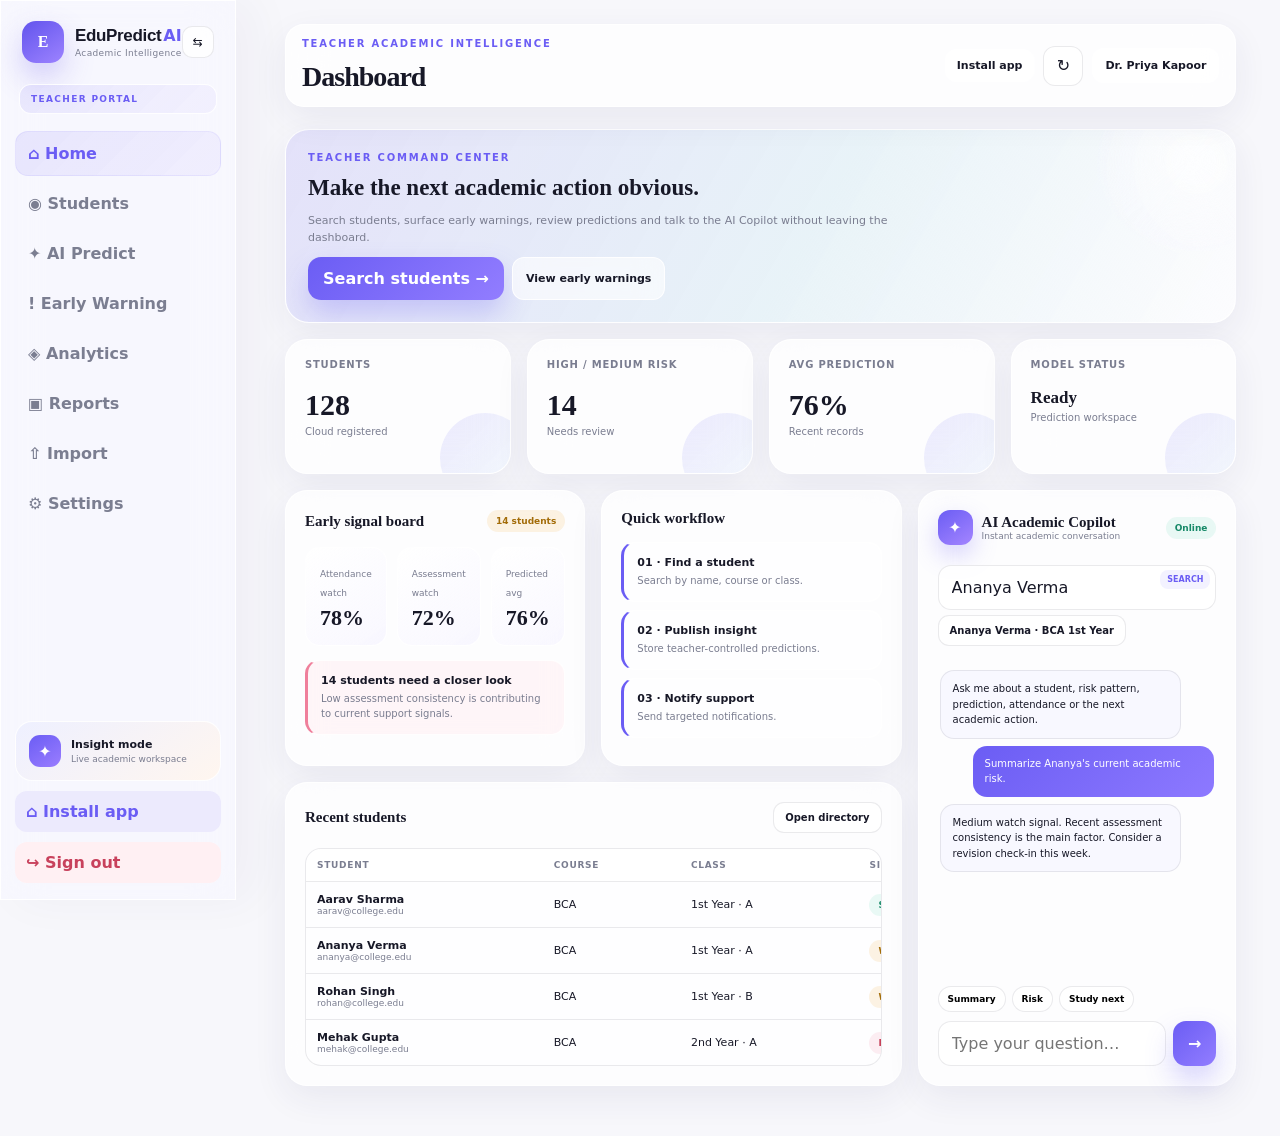
==== showcase.html @ 6342ca72 "Upload EduPredict AI project files" ====
<!doctype html><html><head><meta charset="utf-8"><meta name="viewport" content="width=device-width"><title>EduPredict UI Showcase</title><style>
:root{
  --bg:#f7f7fb;--panel:rgba(255,255,255,.74);--panel-strong:rgba(255,255,255,.9);--text:#171827;--muted:#7a7d90;--line:rgba(24,27,49,.09);
  --primary:#6b5df4;--primary-2:#9a7dff;--accent:#41c8d7;--mint:#60d8b3;--peach:#ffb97f;--rose:#ef7f9b;--gold:#f5bc63;
  --shadow:0 24px 75px rgba(56,43,120,.11);--shadow-sm:0 12px 35px rgba(48,42,95,.07);--radius:22px;
}
*{box-sizing:border-box}html{scroll-behavior:smooth}body{margin:0;font-family:"DM Sans",system-ui,sans-serif;color:var(--text);background:var(--bg);overflow-x:hidden}button,input,select,textarea{font:inherit}button{cursor:pointer}.hidden{display:none!important}
body:before{content:"";position:fixed;inset:0;pointer-events:none;background-image:linear-gradient(rgba(255,255,255,.34) 1px,transparent 1px),linear-gradient(90deg,rgba(255,255,255,.34) 1px,transparent 1px);background-size:42px 42px;mask-image:linear-gradient(to bottom,rgba(0,0,0,.28),transparent 82%);z-index:0}.ambient{position:fixed;z-index:0;border-radius:999px;filter:blur(12px);opacity:.8;pointer-events:none}.ambient-a{width:420px;height:420px;left:-150px;top:-100px;background:#e9e3ff}.ambient-b{width:320px;height:320px;right:-100px;top:80px;background:#ddfaf4}.ambient-c{width:400px;height:400px;right:8%;bottom:-200px;background:#fff0df}
.glass-panel,.glass-topbar,.glass-sidebar,.card,.hero-trust span,.mini-card{background:var(--panel);backdrop-filter:blur(22px);-webkit-backdrop-filter:blur(22px);border:1px solid rgba(255,255,255,.9);box-shadow:var(--shadow)}
/* AUTH */
.auth-shell{min-height:100vh;position:relative;z-index:1;padding:26px 4.5vw}.auth-topbar{display:flex;justify-content:space-between;align-items:center;max-width:1280px;margin:auto}.brand-lockup{display:flex;align-items:center;gap:11px}.brand-lockup b{font-family:Manrope,sans-serif;font-size:17px;font-weight:800;letter-spacing:-.02em}.brand-lockup b+span{}.brand-lockup span{color:var(--primary);font-weight:800;margin-left:2px}.brand-lockup small{display:block;color:var(--muted);font-size:9px;margin-top:2px;letter-spacing:.04em}.brand-mark{width:42px;height:42px;border-radius:14px;display:grid;place-items:center;color:#fff;font:800 16px Manrope;background:linear-gradient(145deg,#6254ed,#9d83ff);box-shadow:0 14px 30px rgba(99,84,237,.28)}
.auth-stage{max-width:1260px;margin:72px auto 0;display:grid;grid-template-columns:1.08fr .92fr;align-items:center;gap:90px}.eyebrow{font-size:10px;letter-spacing:.18em;font-weight:900;color:var(--primary);margin-bottom:12px}.hero-copy h1{font:800 clamp(48px,6vw,78px)/.98 Manrope,sans-serif;letter-spacing:-.06em;margin:0 0 23px}.hero-copy h1 em{font-style:normal;background:linear-gradient(90deg,var(--primary),#9a7dff);background-clip:text;color:transparent}.hero-copy>p{font-size:17px;line-height:1.75;color:var(--muted);max-width:660px;margin:0}.hero-trust{display:flex;flex-wrap:wrap;gap:10px;margin:28px 0}.hero-trust span{padding:9px 12px;border-radius:999px;box-shadow:none;font-size:11px;font-weight:700;background:rgba(255,255,255,.57)}.hero-mini-grid{display:grid;grid-template-columns:repeat(3,1fr);gap:11px;max-width:540px;margin-top:34px}.mini-card{padding:16px 15px;border-radius:18px;box-shadow:var(--shadow-sm)}.mini-card strong{font:800 23px Manrope;display:block}.mini-card span{font-size:10px;color:var(--muted)}
.auth-card{padding:28px;border-radius:28px;max-width:500px;justify-self:end}.auth-card-top{display:flex;justify-content:space-between;gap:20px;align-items:flex-start}.auth-card h2{font:700 26px Manrope;margin:0;letter-spacing:-.03em}.secure-dot{padding:8px 10px;border-radius:999px;background:rgba(96,216,179,.11);color:#168a66;font-size:10px;font-weight:800;white-space:nowrap}.secure-dot i{display:inline-block;width:6px;height:6px;border-radius:50%;background:var(--mint);margin-right:5px}.auth-tabs,.auth-mode{display:flex;gap:5px;padding:5px;background:rgba(236,236,246,.82);border-radius:15px;margin:23px 0 17px}.auth-tabs button,.auth-mode button{flex:1;border:0;background:transparent;color:var(--muted);font-weight:800;padding:11px 12px;border-radius:11px}.auth-tabs button.active,.auth-mode button.active{background:#fff;color:var(--text);box-shadow:0 8px 20px rgba(33,31,64,.07)}form{display:grid;gap:13px}label{font-size:11px;font-weight:800;color:#484b5c}input,select,textarea{width:100%;margin-top:7px;padding:12px 13px;border:1px solid var(--line);background:rgba(255,255,255,.78);color:var(--text);border-radius:13px;outline:0;transition:.2s}input:focus,select:focus,textarea:focus{border-color:#7d70f1;box-shadow:0 0 0 4px rgba(125,112,241,.12)}.dual-fields{display:grid;grid-template-columns:1fr 1fr;gap:11px}.primary-btn{display:flex;align-items:center;justify-content:center;gap:9px;border:0;border-radius:13px;padding:12px 15px;background:linear-gradient(135deg,var(--primary),#927dff);color:#fff;font-weight:800;box-shadow:0 14px 28px rgba(104,91,244,.27)}.ghost-btn{display:inline-flex;gap:9px;align-items:center;border:1px solid rgba(255,255,255,.85);background:rgba(255,255,255,.6);color:var(--text);padding:10px 13px;border-radius:12px;font-size:11px;font-weight:800;backdrop-filter:blur(15px)}.ghost-btn.compact{padding:9px 11px}.helper{font-size:10px;color:var(--muted);line-height:1.5}.auth-foot{display:flex;justify-content:space-between;margin-top:17px;padding-top:13px;border-top:1px solid var(--line);font-size:9px;color:var(--muted)}.warning{margin:12px 0 0;padding:10px 12px;border-radius:11px;background:#fff1d7;color:#8b650d;font-size:10px}
/* APP */
.app-shell{position:relative;z-index:1;display:grid;grid-template-columns:255px minmax(0,1fr);min-height:100vh}.sidebar{position:sticky;top:0;height:100vh;padding:20px 14px 16px;z-index:30;display:flex;flex-direction:column}.glass-sidebar{background:rgba(248,248,255,.65);border-right:1px solid rgba(255,255,255,.9);box-shadow:18px 0 45px rgba(45,34,101,.04)}.sidebar-top{display:flex;align-items:center;justify-content:space-between;padding:0 7px 21px}.icon-btn{width:40px;height:40px;border:1px solid var(--line);background:rgba(255,255,255,.72);border-radius:12px;color:var(--text)}.icon-btn.slim{width:32px;height:32px;border-radius:10px;font-size:12px}.role-badge{margin:0 4px 17px;padding:9px 11px;border:1px solid rgba(255,255,255,.9);background:linear-gradient(135deg,rgba(107,93,244,.11),rgba(154,125,255,.06));border-radius:12px;color:var(--primary);font-size:9px;font-weight:900;letter-spacing:.15em}nav{display:grid;gap:5px}nav button{border:1px solid transparent;background:transparent;text-align:left;color:#7b7e91;padding:12px 12px;border-radius:13px;font-weight:700;transition:.2s}nav button:hover{background:rgba(255,255,255,.6);color:var(--text)}nav button.active{background:linear-gradient(135deg,rgba(108,92,244,.12),rgba(157,131,255,.08));color:var(--primary);border-color:rgba(108,92,244,.08)}.sidebar-pro{margin-top:auto;padding:13px;border-radius:17px;background:linear-gradient(145deg,#eef0ff,#fff6ef);border:1px solid rgba(255,255,255,.9);display:flex;align-items:center;gap:10px}.pro-orb{width:32px;height:32px;border-radius:11px;display:grid;place-items:center;color:#fff;background:linear-gradient(145deg,var(--primary),var(--primary-2))}.sidebar-pro strong{display:block;font-size:11px}.sidebar-pro span{display:block;font-size:9px;color:var(--muted);margin-top:3px}.install-btn,.logout-btn{border:0;margin-top:10px;padding:11px;border-radius:12px;font-weight:800;text-align:left}.install-btn{background:rgba(107,93,244,.09);color:var(--primary)}.logout-btn{background:#fff0f3;color:#c8415c}.install-btn span{margin-right:6px}
.main{padding:24px 3.4vw 50px;min-width:0}.glass-topbar{position:sticky;top:16px;z-index:10;border-radius:19px;padding:13px 16px;display:flex;align-items:center;justify-content:space-between;margin-bottom:22px;box-shadow:var(--shadow-sm)}.top-title h2{font:800 28px Manrope;margin:0;letter-spacing:-.035em}.top-actions{display:flex;gap:9px;align-items:center}.user-chip{padding:10px 12px;border:1px solid rgba(255,255,255,.9);background:rgba(255,255,255,.6);border-radius:12px;font-size:11px;font-weight:800}.mobile-nav{display:none}
/* COMPONENTS */
.grid{display:grid;gap:16px}.g4{grid-template-columns:repeat(4,1fr)}.g3{grid-template-columns:repeat(3,1fr)}.g2{grid-template-columns:repeat(2,1fr)}.card{border-radius:var(--radius);padding:19px;box-shadow:var(--shadow-sm)}.card-head{display:flex;align-items:center;justify-content:space-between;gap:12px;margin-bottom:15px}.card h3{font:700 15px Manrope;margin:0}.muted{color:var(--muted)}.small{font-size:11px}.tiny{font-size:9px;color:var(--muted)}.stat{min-height:135px;position:relative;overflow:hidden}.stat:after{content:"";position:absolute;width:90px;height:90px;border-radius:50%;right:-20px;bottom:-30px;background:linear-gradient(135deg,rgba(107,93,244,.12),rgba(65,200,215,.05))}.stat .label{font-size:10px;color:var(--muted);text-transform:uppercase;letter-spacing:.08em;font-weight:800}.stat .value{font:800 30px Manrope;margin-top:18px}.stat .sub{font-size:10px;color:var(--muted);margin-top:4px}.badge{display:inline-flex;align-items:center;padding:6px 9px;border-radius:999px;font-size:9px;font-weight:900}.badge.good{color:#178968;background:rgba(96,216,179,.13)}.badge.warn{color:#a36c08;background:rgba(245,188,99,.18)}.badge.risk{color:#c64259;background:rgba(239,127,155,.13)}.kpi-row{display:grid;grid-template-columns:repeat(3,1fr);gap:10px}.kpi{padding:14px;border-radius:15px;background:linear-gradient(145deg,rgba(255,255,255,.76),rgba(244,242,255,.56));border:1px solid rgba(255,255,255,.9)}.kpi b{display:block;font:800 22px Manrope;margin-top:5px}.progress{height:8px;background:rgba(33,31,64,.07);border-radius:999px;overflow:hidden}.progress i{display:block;height:100%;border-radius:999px;background:linear-gradient(90deg,var(--primary),var(--accent))}.table-wrap{overflow:auto;border:1px solid var(--line);border-radius:16px;background:rgba(255,255,255,.35)}table{width:100%;min-width:700px;border-collapse:collapse}th,td{padding:11px;border-bottom:1px solid var(--line);text-align:left;font-size:11px}th{font-size:9px;text-transform:uppercase;letter-spacing:.08em;color:var(--muted);background:rgba(255,255,255,.4)}tr:last-child td{border-bottom:0}.secondary{border:1px solid var(--line);background:rgba(255,255,255,.68);padding:9px 11px;border-radius:11px;font-size:10px;font-weight:800;color:var(--text)}.toolbar{display:flex;gap:8px;flex-wrap:wrap;margin-bottom:14px}.toolbar input,.toolbar select{max-width:240px;margin:0}.notice{padding:13px;border-radius:14px;background:rgba(255,255,255,.46);border:1px solid rgba(255,255,255,.92);margin-bottom:8px}.notice.info{border-left:3px solid var(--primary)}.notice.warning{border-left:3px solid var(--gold)}.notice.risk{border-left:3px solid var(--rose);background:rgba(255,239,243,.54)}.notice h4{font-size:11px;margin:0 0 4px}.notice p{margin:0;font-size:10px;line-height:1.5;color:var(--muted)}.empty{padding:40px;text-align:center;color:var(--muted)}.hero-banner{position:relative;overflow:hidden;padding:22px;border-radius:24px;background:linear-gradient(120deg,rgba(107,93,244,.14),rgba(65,200,215,.08) 55%,rgba(255,255,255,.68));border:1px solid rgba(255,255,255,.9);box-shadow:var(--shadow-sm)}.hero-banner:after{content:"";position:absolute;width:180px;height:180px;border-radius:50%;right:-45px;top:-60px;background:radial-gradient(circle,rgba(255,255,255,.72),rgba(154,125,255,.02));filter:blur(2px)}.hero-banner h3{font:800 23px Manrope;margin:0 0 8px;position:relative;z-index:1}.hero-banner p{font-size:11px;line-height:1.55;color:var(--muted);max-width:620px;position:relative;z-index:1}.hero-banner .hero-actions{display:flex;gap:8px;flex-wrap:wrap;position:relative;z-index:1}.score-ring{width:120px;height:120px;border-radius:50%;background:conic-gradient(var(--primary) 0 78%,rgba(107,93,244,.1) 78% 100%);display:grid;place-items:center}.score-ring:after{content:"";width:84px;height:84px;border-radius:50%;background:rgba(255,255,255,.88);position:absolute}.score-ring>div{position:relative;z-index:1;text-align:center}.score-ring b{font:800 25px Manrope;display:block}.score-ring span{font-size:9px;color:var(--muted)}.split-dashboard{display:grid;grid-template-columns:minmax(0,1.45fr) minmax(300px,.75fr);gap:16px}.copilot-card{height:100%;display:flex;flex-direction:column;min-height:520px}.copilot-card .copilot-top{display:flex;align-items:center;justify-content:space-between}.copilot-card .ai-id{display:flex;gap:9px;align-items:center}.ai-orb{width:35px;height:35px;border-radius:12px;background:linear-gradient(145deg,var(--primary),#a485ff);color:#fff;display:grid;place-items:center;box-shadow:0 10px 25px rgba(107,93,244,.28)}.copilot-log{flex:1;overflow:auto;padding:5px 2px 5px;margin-top:12px}.bubble{max-width:88%;padding:10px 12px;border-radius:14px;margin:7px 0;font-size:10px;line-height:1.55}.bubble.user{margin-left:auto;background:linear-gradient(135deg,var(--primary),#8d79ff);color:#fff}.bubble.ai{background:rgba(248,248,255,.9);border:1px solid var(--line)}.quick-prompts{display:flex;gap:6px;flex-wrap:wrap;margin:9px 0}.quick-prompts button{border:1px solid var(--line);background:rgba(255,255,255,.6);border-radius:999px;padding:7px 9px;font-size:9px;font-weight:800}.copilot-form{display:flex;gap:7px}.copilot-form input{margin:0}.student-search-mini{position:relative}.student-search-mini input{padding-right:80px}.student-search-mini .mini-tag{position:absolute;right:6px;top:12px;background:rgba(107,93,244,.08);color:var(--primary);padding:5px 7px;border-radius:8px;font-size:8px;font-weight:900}
.profile-grid{display:grid;grid-template-columns:180px minmax(0,1fr);gap:24px}.photo-box{display:flex;flex-direction:column;align-items:center;gap:9px}.photo-box img{width:150px;height:150px;border-radius:28px;object-fit:cover;background:#efeff5;border:4px solid rgba(255,255,255,.9);box-shadow:var(--shadow-sm)}.form-grid{display:grid;grid-template-columns:repeat(2,1fr);gap:12px}.span2{grid-column:1/-1}.chat{display:flex;flex-direction:column;min-height:520px}.settings-shell{display:grid;grid-template-columns:220px minmax(0,1fr);gap:16px}.settings-menu{display:grid;gap:5px;height:max-content}.settings-menu button{border:0;background:transparent;padding:11px 12px;border-radius:11px;text-align:left;font-size:10px;font-weight:800;color:var(--muted)}.settings-menu button.active{background:rgba(107,93,244,.1);color:var(--primary)}.setting-row{display:flex;justify-content:space-between;align-items:center;gap:16px;padding:14px 0;border-bottom:1px solid var(--line)}.setting-row:last-child{border-bottom:0}.setting-row strong{display:block;font-size:11px}.setting-row span{display:block;font-size:9px;color:var(--muted);margin-top:3px;line-height:1.4}.theme-swatches{display:flex;gap:8px}.swatch{width:27px;height:27px;border-radius:50%;border:3px solid #fff;box-shadow:0 0 0 1px var(--line)}.swatch.purple{background:#6b5df4}.swatch.blue{background:#4c83ff}.swatch.green{background:#2fba90}.swatch.coral{background:#f27f70}.swatch.sunset{background:#ed8f48}.toggle{width:40px;height:23px;border-radius:999px;background:#ddd;position:relative;border:0}.toggle:after{content:"";position:absolute;top:3px;left:3px;width:17px;height:17px;border-radius:50%;background:#fff;transition:.2s;box-shadow:0 2px 5px #0002}.toggle.on{background:var(--primary)}.toggle.on:after{left:20px}.color-mode-note{padding:10px 12px;border-radius:12px;background:linear-gradient(120deg,rgba(107,93,244,.1),rgba(65,200,215,.06));font-size:9px;color:var(--muted)}
.modal{position:fixed;inset:0;z-index:80}.modal-bg{position:absolute;inset:0;background:rgba(22,20,43,.48);backdrop-filter:blur(7px)}.modal-card{position:relative;max-width:880px;max-height:90vh;overflow:auto;margin:5vh auto;padding:0 18px}.modal-card>.card{box-shadow:0 40px 110px rgba(24,20,60,.25)}pre{background:rgba(27,28,42,.05);padding:13px;border-radius:12px;font-size:9px;overflow:auto}
#toast{position:fixed;right:20px;top:20px;z-index:120;opacity:0;transform:translateY(-10px);transition:.22s;padding:12px 14px;border-radius:12px;background:#1c1d2a;color:#fff;font-size:10px;font-weight:800;pointer-events:none;box-shadow:0 14px 34px rgba(25,22,60,.25)}#toast.show{opacity:1;transform:none}#toast.success{background:#178b68}#toast.error{background:#cf475e}
body[data-theme="blue"]{--primary:#4e78ee;--primary-2:#70a3ff}body[data-theme="green"]{--primary:#2ea985;--primary-2:#70d4af}body[data-theme="coral"]{--primary:#e87069;--primary-2:#f39b78}body[data-theme="sunset"]{--primary:#df8b45;--primary-2:#f3b06b}
body.compact .main{padding-top:16px}.sidebar-collapsed .app-shell{grid-template-columns:88px 1fr}.sidebar-collapsed .sidebar{padding-left:10px;padding-right:10px}.sidebar-collapsed .brand-lockup div:not(.brand-mark),.sidebar-collapsed #brandSub,.sidebar-collapsed .role-badge,.sidebar-collapsed nav button span+*,.sidebar-collapsed .sidebar-pro,.sidebar-collapsed .install-btn span+*,.sidebar-collapsed .logout-btn span{display:none}.sidebar-collapsed nav button{text-align:center}
@media(max-width:1100px){.auth-stage{grid-template-columns:1fr;gap:40px}.auth-card{justify-self:start;max-width:none}.split-dashboard{grid-template-columns:1fr}.g4{grid-template-columns:repeat(2,1fr)}.app-shell{grid-template-columns:220px 1fr}.settings-shell{grid-template-columns:1fr}}
@media(max-width:760px){.auth-shell{padding:18px 16px}.auth-topbar .ghost-btn{display:none}.auth-stage{margin-top:45px}.hero-copy h1{font-size:48px}.hero-mini-grid{grid-template-columns:1fr 1fr}.mini-card:last-child{display:none}.app-shell{display:block}.sidebar{position:fixed;left:12px;right:12px;bottom:12px;top:auto;height:auto;padding:8px;border:1px solid rgba(255,255,255,.95);border-radius:18px;box-shadow:0 18px 50px rgba(40,34,98,.16)}.sidebar-top,.role-badge,.sidebar-pro,.install-btn,.logout-btn{display:none}.sidebar nav{display:flex;overflow:auto}.sidebar nav button{flex:1;min-width:82px;text-align:center;padding:9px 7px;font-size:9px}.main{padding:13px 13px 105px}.glass-topbar{top:9px}.top-title h2{font-size:23px}.user-chip{display:none}.g4,.g3,.g2{grid-template-columns:1fr}.kpi-row{grid-template-columns:1fr}.profile-grid{grid-template-columns:1fr}.form-grid{grid-template-columns:1fr}.span2{grid-column:auto}.dual-fields{grid-template-columns:1fr}.hero-banner{padding:18px}.auth-card{padding:22px}.auth-foot{font-size:8px}.settings-shell{grid-template-columns:1fr}}
@media(prefers-reduced-motion:reduce){*{scroll-behavior:auto!important;transition:none!important}}
</style></head><body><div id="showcase"></div><script>
const esc=s=>String(s??'').replace(/[&<>"']/g,m=>({'&':'&amp;','<':'&lt;','>':'&gt;','"':'&quot;',"'":'&#039;'}[m]));
const scoreBars=()=>[['Attendance',88,'var(--primary)'],['Assignments',81,'var(--accent)'],['Internal',79,'var(--mint)'],['Exam',84,'var(--peach)'],['Previous',76,'var(--rose)']].map(x=>`<div style="margin:12px 0"><div class="card-head"><span class="small">${x[0]}</span><b class="small">${x[1]}%</b></div><div class="progress"><i style="width:${x[1]}%;background:${x[2]}"></i></div></div>`).join('');
const students=[['Aarav Sharma','BCA','1st Year','A'],['Ananya Verma','BCA','1st Year','A'],['Rohan Singh','BCA','1st Year','B'],['Mehak Gupta','BCA','2nd Year','A'],['Vansh Tiwari','BCA','2nd Year','B']];
const side=(active,teacher=true)=>{const nav=teacher?[['dashboard','⌂','Home'],['students','◉','Students'],['prediction','✦','AI Predict'],['warnings','!','Early Warning'],['analytics','◈','Analytics'],['reports','▣','Reports'],['import','⇧','Import'],['settings','⚙','Settings']]:[['dashboard','⌂','Home'],['profile','◉','Profile'],['performance','◈','Performance'],['warnings','!','Alerts'],['report','▣','Reports'],['settings','⚙','Settings']];return `<aside class="sidebar glass-sidebar" style="position:absolute;left:0;top:0"><div class="sidebar-top"><div class="brand-lockup"><div class="brand-mark">E</div><div><b>EduPredict</b><span>AI</span><small>Academic Intelligence</small></div></div><button class="icon-btn slim">⇆</button></div><div class="role-badge">${teacher?'TEACHER PORTAL':'STUDENT PORTAL'}</div><nav>${nav.map(x=>`<button class="${active===x[0]?'active':''}"><span>${x[1]}</span> ${x[2]}</button>`).join('')}</nav><div class="sidebar-pro"><div class="pro-orb">✦</div><div><strong>Insight mode</strong><span>Live academic workspace</span></div></div><button class="install-btn">⌂ Install app</button><button class="logout-btn">↪ Sign out</button></aside>`};
const makeTop=(title,eyebrow='TEACHER ACADEMIC INTELLIGENCE')=>`<header class="topbar glass-topbar" style="position:relative;top:auto;margin-left:0"><div class="top-title"><div class="eyebrow">${eyebrow}</div><h2>${title}</h2></div><div class="top-actions"><button class="ghost-btn compact">Install app</button><button class="icon-btn">↻</button><div class="user-chip">Dr. Priya Kapoor</div></div></header>`;
const cp=(teacher=true)=>`<div class="card copilot-card"><div class="copilot-top"><div class="ai-id"><div class="ai-orb">✦</div><div><h3>AI Academic Copilot</h3><div class="tiny">Instant academic conversation</div></div></div><span class="badge good">Online</span></div>${teacher?`<div class="student-search-mini" style="margin-top:13px"><input placeholder="Find a student quickly…" value="Ananya Verma"><span class="mini-tag">SEARCH</span></div><div><button class="secondary" style="margin-top:5px">Ananya Verma · BCA 1st Year</button></div>`:''}<div class="copilot-log"><div class="bubble ai">Ask me about a student, risk pattern, prediction, attendance or the next academic action.</div><div class="bubble user">Summarize Ananya's current academic risk.</div><div class="bubble ai">Medium watch signal. Recent assessment consistency is the main factor. Consider a revision check-in this week.</div></div><div class="quick-prompts"><button>Summary</button><button>Risk</button><button>Study next</button></div><div class="copilot-form"><input placeholder="Type your question…"><button class="primary-btn">→</button></div></div>`;
function app(title,active,main,teacher=true,eyebrow){return `<div class="app-shell" style="height:900px;min-height:900px"><div>${side(active,teacher)}</div><main class="main" style="padding-left:30px">${makeTop(title,eyebrow|| (teacher?'TEACHER ACADEMIC INTELLIGENCE':'STUDENT ACADEMIC INTELLIGENCE'))}${main}</main></div>`}
function renderShowcase(name){
 let html='';
 if(name==='auth'){html=`<div class="auth-shell" style="height:900px"><div class="auth-topbar"><div class="brand-lockup"><div class="brand-mark">E</div><div><b>EduPredict</b><span>AI</span><small>Academic Intelligence</small></div></div><button class="ghost-btn">Preview premium dashboard ↗</button></div><main class="auth-stage" style="margin-top:70px"><section class="hero-copy"><div class="eyebrow">AI-POWERED ACADEMIC INTELLIGENCE</div><h1>See the signal.<br><em>Support the student.</em></h1><p>A polished dual-portal experience for students and educators - backed by Supabase, cloud storage, secure roles and intelligent academic insights.</p><div class="hero-trust"><span>● Secure Auth</span><span>● Cloud Database</span><span>● Early Support</span><span>● PWA Ready</span></div><div class="hero-mini-grid"><div class="mini-card"><strong>24/7</strong><span>Academic visibility</span></div><div class="mini-card"><strong>360°</strong><span>Student profile</span></div><div class="mini-card"><strong>01</strong><span>Unified workspace</span></div></div></section><section class="auth-card glass-panel"><div class="auth-card-top"><div><div class="eyebrow">WELCOME BACK</div><h2>Choose your portal</h2></div><div class="secure-dot"><i></i> Protected</div></div><div class="auth-tabs"><button class="active">Student</button><button>Teacher</button></div><div class="auth-mode"><button class="active">Sign in</button><button>Create account</button></div><label>Phone number<input value="+91 9876543210"></label><label style="margin-top:13px">Password<input value="••••••••"></label><button class="primary-btn wide" style="margin-top:14px">Enter Student Portal →</button><div class="auth-foot"><span>Powered by Supabase</span><span>Privacy-first data controls</span></div></section></main></div>`}
 if(name==='teacher-dashboard'){html=app('Dashboard','dashboard',`<div class="hero-banner"><div style="position:relative;z-index:1"><div class="eyebrow">TEACHER COMMAND CENTER</div><h3>Make the next academic action obvious.</h3><p>Search students, surface early warnings, review predictions and talk to the AI Copilot without leaving the dashboard.</p><div class="hero-actions"><button class="primary-btn">Search students →</button><button class="ghost-btn">View early warnings</button></div></div></div><div class="grid g4" style="margin-top:16px"><div class="card stat"><div class="label">Students</div><div class="value">128</div><div class="sub">Cloud registered</div></div><div class="card stat"><div class="label">High / medium risk</div><div class="value">14</div><div class="sub">Needs review</div></div><div class="card stat"><div class="label">Avg prediction</div><div class="value">76%</div><div class="sub">Recent records</div></div><div class="card stat"><div class="label">Model status</div><div class="value" style="font-size:17px">Ready</div><div class="sub">Prediction workspace</div></div></div><div class="split-dashboard" style="margin-top:16px"><div><div class="grid g2"><div class="card"><div class="card-head"><h3>Early signal board</h3><span class="badge warn">14 students</span></div><div class="kpi-row"><div class="kpi"><span class="tiny">Attendance watch</span><b>78%</b></div><div class="kpi"><span class="tiny">Assessment watch</span><b>72%</b></div><div class="kpi"><span class="tiny">Predicted avg</span><b>76%</b></div></div><div style="margin-top:14px" class="notice risk"><h4>14 students need a closer look</h4><p>Low assessment consistency is contributing to current support signals.</p></div></div><div class="card"><div class="card-head"><h3>Quick workflow</h3></div><div class="notice info"><h4>01 · Find a student</h4><p>Search by name, course or class.</p></div><div class="notice info"><h4>02 · Publish insight</h4><p>Store teacher-controlled predictions.</p></div><div class="notice info"><h4>03 · Notify support</h4><p>Send targeted notifications.</p></div></div></div><div class="card" style="margin-top:16px"><div class="card-head"><h3>Recent students</h3><button class="secondary">Open directory</button></div><div class="table-wrap"><table><thead><tr><th>Student</th><th>Course</th><th>Class</th><th>Signal</th></tr></thead><tbody>${students.slice(0,4).map((s,i)=>`<tr><td><b>${s[0]}</b><div class="tiny">${s[0].split(' ')[0].toLowerCase()}@college.edu</div></td><td>${s[1]}</td><td>${s[2]} · ${s[3]}</td><td><span class="badge ${i===0?'good':i<3?'warn':'risk'}">${i===0?'Stable':i<3?'Watch':'High'}</span></td></tr>`).join('')}</tbody></table></div></div></div>${cp(true)}</div>`,true)}
 if(name==='teacher-students'){html=app('Students','students',`<div class="card"><div class="card-head"><div><h3>Student directory</h3><div class="tiny">Search, filter and open a student academic workspace.</div></div><span class="badge good">128 registered</span></div><div class="toolbar"><input placeholder="Search student name / phone"><select><option>All courses</option><option>BCA</option><option>BBA</option></select><select><option>All classes</option><option>1st Year</option><option>2nd Year</option></select><button class="secondary">Advanced filter</button></div><div class="table-wrap"><table><thead><tr><th>Student</th><th>Course</th><th>Class</th><th>Section</th><th>Signal</th><th>Action</th></tr></thead><tbody>${students.map((s,i)=>`<tr><td><b>${s[0]}</b><div class="tiny">+91 98765 43${10+i}</div></td><td>${s[1]}</td><td>${s[2]}</td><td>${s[3]}</td><td><span class="badge ${i===0?'good':i<3?'warn':'risk'}">${i===0?'Stable':i<3?'Watch':'High'}</span></td><td><button class="secondary">Academic data</button></td></tr>`).join('')}</tbody></table></div></div>`,true)}
 if(name==='teacher-prediction'){html=app('AI Prediction','prediction',`<div class="grid g2"><div class="card"><div class="card-head"><div><h3>Model comparison</h3><div class="tiny">Train and evaluate candidate models side by side.</div></div><span class="badge good">Validated</span></div>${[['Random Forest','92%','0.71 RMSE'],['Decision Tree','88%','0.84 RMSE'],['Linear Regression','84%','1.02 RMSE']].map((x,i)=>`<div class="setting-row"><div><strong>${x[0]}</strong><span>Validation confidence · ${x[2]}</span></div><span class="badge ${i===0?'good':'warn'}">${x[1]}</span></div>`).join('')}<button class="primary-btn" style="margin-top:16px">Train with dataset →</button></div><div class="card"><div class="card-head"><h3>Latest predictions</h3><span class="badge good">Live</span></div>${students.map((s,i)=>`<div class="setting-row"><div><strong>${s[0]}</strong><span>${s[1]} · ${s[2]}</span></div><b>${[82,76,61,69,52][i]}%</b></div>`).join('')}</div></div>`,true)}
 if(name==='teacher-warning'){html=app('Early Warning','warnings',`<div class="card"><div class="card-head"><div><h3>Smart early warning system</h3><div class="tiny">Reasons are visible before notification actions.</div></div><button class="primary-btn">Notify all at-risk students</button></div><div class="table-wrap"><table><thead><tr><th>Student</th><th>Prediction</th><th>Risk</th><th>Reason</th></tr></thead><tbody>${students.slice(1).map((s,i)=>`<tr><td><b>${s[0]}</b></td><td>${[76,61,69,52][i]}%</td><td><span class="badge ${i===3?'risk':'warn'}">${i===3?'High':'Medium'}</span></td><td>${i===3?'Low exam + assignment consistency':'Recent indicators below class benchmark'}</td></tr>`).join('')}</tbody></table></div></div>`,true)}
 if(name==='teacher-analytics'){html=app('Analytics','analytics',`<div class="grid g4">${[['Attendance','86.4%','+4.2%'],['Assignments','79.8%','+2.8%'],['Internal','77.1%','+1.9%'],['Exam','74.6%','+3.4%']].map(x=>`<div class="card stat"><div class="label">${x[0]}</div><div class="value">${x[1]}</div><div class="sub">${x[2]} vs last checkpoint</div></div>`).join('')}</div><div class="grid g2" style="margin-top:16px"><div class="card"><div class="card-head"><h3>Class health</h3><span class="badge good">Stable</span></div><div class="hero-banner"><h3>76%</h3><p>Average predicted performance across the current cohort.</p></div></div><div class="card"><h3>Attention mix</h3><div style="margin-top:16px"><div><div class="card-head"><span class="small">On track</span><b>64%</b></div><div class="progress"><i style="width:64%"></i></div></div><div style="margin-top:14px"><div class="card-head"><span class="small">Watch</span><b>26%</b></div><div class="progress"><i style="width:26%;background:var(--gold)"></i></div></div><div style="margin-top:14px"><div class="card-head"><span class="small">High risk</span><b>10%</b></div><div class="progress"><i style="width:10%;background:var(--rose)"></i></div></div></div></div></div>`,true)}
 if(name==='teacher-reports'){html=app('Reports','reports',`<div class="card"><div class="card-head"><div><h3>Reports workspace</h3><div class="tiny">Download individual reports or export the cohort.</div></div><button class="secondary">Export Excel</button></div><div class="table-wrap"><table><thead><tr><th>Student</th><th>Course</th><th>Prediction</th><th>Risk</th><th>PDF</th></tr></thead><tbody>${students.map((s,i)=>`<tr><td>${s[0]}</td><td>${s[1]}</td><td>${[82,76,61,69,52][i]}%</td><td><span class="badge ${i===0?'good':i===4?'risk':'warn'}">${i===0?'Low':i===4?'High':'Medium'}</span></td><td><button class="secondary">Download PDF</button></td></tr>`).join('')}</tbody></table></div></div>`,true)}
 if(name==='teacher-import'){html=app('Excel Import','import',`<div class="grid g2"><div class="card"><div class="card-head"><h3>Bulk Excel / CSV import</h3><span class="badge good">Drag & drop ready</span></div><div class="hero-banner"><h3>Bring your roster in.</h3><p>Match name, phone, Gmail, course and class fields. Existing authenticated student accounts can be updated from this workspace.</p><button class="primary-btn">Choose Excel / CSV</button></div></div><div class="card"><h3>Expected columns</h3><pre>Name | Phone | Gmail | Course | Class_Year | Class_Section</pre><div class="notice info"><h4>Safe import rule</h4><p>Authentication identities are never created from a spreadsheet alone.</p></div><div class="notice"><h4>Preview</h4><p>128 records · 122 matched · 6 need review</p></div></div></div>`,true)}
 if(name==='teacher-settings'){html=app('Settings','settings',settingsMarkup(true),true)}
 if(name==='student-dashboard'){html=app('Dashboard','dashboard',`<div class="hero-banner"><div style="display:flex;justify-content:space-between;align-items:center;gap:20px;position:relative;z-index:1"><div><div class="eyebrow">GOOD MORNING, AARAV</div><h3>Your academic pulse is looking steady.</h3><p>Your dashboard keeps profile, teacher insights, notifications and performance in one calm workspace.</p><div class="hero-actions"><button class="primary-btn">View performance →</button><button class="ghost-btn">Complete profile</button></div></div><div class="score-ring"><div><b>82</b><span>predicted</span></div></div></div></div><div class="split-dashboard" style="margin-top:16px"><div><div class="grid g4"><div class="card stat"><div class="label">Predicted performance</div><div class="value">82%</div><div class="sub">Random Forest</div></div><div class="card stat"><div class="label">Risk level</div><div class="value"><span class="badge good">Low</span></div><div class="sub">Teacher generated</div></div><div class="card stat"><div class="label">Attendance</div><div class="value">88%</div><div class="sub">Latest record</div></div><div class="card stat"><div class="label">Updates</div><div class="value">3</div><div class="sub">Teacher notifications</div></div></div><div class="grid g2" style="margin-top:16px"><div class="card"><div class="card-head"><h3>Performance profile</h3><span class="badge good">Live</span></div>${scoreBars()}</div><div class="card"><div class="card-head"><h3>Latest teacher updates</h3><button class="secondary">View all</button></div><div class="notice info"><h4>Weekly progress update</h4><p>Your latest academic record has been reviewed.</p></div><div class="notice"><h4>Assignment milestone</h4><p>Great consistency in submitted assignments.</p></div><div class="notice warning"><h4>Exam prep reminder</h4><p>Focus on a revision block this week.</p></div></div></div></div>${cp(false)}</div>`,false)}
 if(name==='student-profile'){html=app('My Profile','profile',`<div class="card"><div class="card-head"><div><h3>Student information</h3><div class="tiny">Complete your profile once. Your teacher sees the same record.</div></div><span class="badge good">Cloud saved</span></div><div class="profile-grid"><div class="photo-box"><img src="data:image/svg+xml;charset=UTF-8,${encodeURIComponent('<svg xmlns="http://www.w3.org/2000/svg" width="300" height="300"><rect width="100%" height="100%" rx="40" fill="#ece9ff"/><text x="50%" y="54%" text-anchor="middle" font-family="Arial" font-size="95" font-weight="700" fill="#6b5df4">AS</text></svg>')}"><button class="secondary">Change photo</button></div><div class="form-grid"><label>Name<input value="Aarav Sharma"></label><label>Course<input value="BCA"></label><label>Class / Year<input value="1st Year"></label><label>Class section<input value="A"></label><label>Gmail<input value="aarav.sharma@gmail.com"></label><label>Phone number<input value="+91 9876543210"></label><label>Father name<input value="Rajesh Sharma"></label><label>Mother name<input value="Sunita Sharma"></label><label>Parents phone<input value="+91 9876500000"></label><label class="span2">Address<input value="Lucknow, Uttar Pradesh"></label></div></div><button class="primary-btn" style="margin-top:17px">Save profile</button></div>`,false)}
 if(name==='student-performance'){html=app('Performance','performance',`<div class="split-dashboard"><div><div class="grid g2"><div class="card"><div class="card-head"><h3>Latest indicators</h3><span class="badge good">Semester 1</span></div>${scoreBars()}</div><div class="card"><div class="card-head"><h3>Teacher prediction</h3><span class="badge good">Low risk</span></div><div style="font:800 52px Manrope">82<span style="font-size:16px">%</span></div><p class="muted small">Random Forest · Validated</p><div class="notice info"><h4>Why this score?</h4><p>Strong overall consistency across attendance, assignments and assessments.</p></div></div></div></div>${cp(false)}</div>`,false)}
 if(name==='student-warnings'){html=app('Early Warning','warnings',`<div class="grid g2"><div class="card"><div class="card-head"><h3>Teacher notifications</h3><span class="badge good">No high-risk flags</span></div><div class="notice info"><h4>Weekly progress update</h4><p>Your latest academic record has been reviewed.</p></div><div class="notice"><h4>Assignment milestone</h4><p>Great consistency in submitted assignments.</p></div><div class="notice warning"><h4>Exam prep reminder</h4><p>Your teacher recommends a focused revision block.</p></div></div><div class="card"><div class="card-head"><h3>Support checklist</h3></div><div class="setting-row"><div><strong>Attendance consistency</strong><span>Maintain above 85%</span></div><span class="badge good">On track</span></div><div class="setting-row"><div><strong>Weekly revision</strong><span>Two focused blocks</span></div><span class="badge good">On track</span></div><div class="setting-row"><div><strong>Exam preparation</strong><span>Start early</span></div><span class="badge warn">Watch</span></div></div></div>`,false)}
 if(name==='student-report'){html=app('PDF Report','report',`<div class="grid g2"><div class="hero-banner"><div class="eyebrow">REPORT READY</div><h3>Student performance report</h3><p>A clean PDF summary of your latest indicators and teacher-generated prediction.</p><div class="hero-actions"><button class="primary-btn">Download PDF ↓</button><button class="ghost-btn">Preview</button></div></div><div class="card"><h3>Report contents</h3><div class="setting-row"><div><strong>Academic profile</strong><span>Course, class and attendance context.</span></div><span class="badge good">Included</span></div><div class="setting-row"><div><strong>Performance indicators</strong><span>Assignments, internal and exam results.</span></div><span class="badge good">Included</span></div><div class="setting-row"><div><strong>Teacher prediction</strong><span>Read-only score and risk context.</span></div><span class="badge good">Included</span></div></div></div>`,false)}
 if(name==='student-settings'){html=app('Settings','settings',settingsMarkup(false),false)}
 document.getElementById('showcase').innerHTML=html;
}
function settingsMarkup(teacher){return `<div class="settings-shell"><div class="card settings-menu"><button class="active">Appearance</button><button>Preferences</button><button>Notifications</button><button>Privacy & Security</button><button>Install & App</button><button>About EduPredict</button></div><div class="card"><div class="card-head"><div><h3>Workspace settings</h3><div class="tiny">Personalize the interface for your screen and workflow.</div></div><span class="badge good">Synced locally</span></div><div class="setting-row"><div><strong>Color theme</strong><span>Choose the accent used across the workspace.</span></div><div class="theme-swatches"><button class="swatch purple"></button><button class="swatch blue"></button><button class="swatch green"></button><button class="swatch coral"></button><button class="swatch sunset"></button></div></div><div class="setting-row"><div><strong>Compact density</strong><span>Fit more information on one screen.</span></div><button class="toggle on"></button></div><div class="setting-row"><div><strong>Reduce motion</strong><span>Prefer a calmer interface.</span></div><button class="toggle"></button></div><div class="setting-row"><div><strong>Smart notifications</strong><span>Receive academic updates and support reminders.</span></div><button class="toggle on"></button></div><div class="setting-row"><div><strong>Language</strong><span>Navigation and workspace labels.</span></div><select style="max-width:180px"><option>English</option><option>Hindi</option><option>Hinglish</option></select></div><div class="setting-row"><div><strong>Privacy mode</strong><span>Read-only student predictions with server-side access control.</span></div><span class="badge good">Protected</span></div><div class="setting-row"><div><strong>Install EduPredict</strong><span>Add the website to your home screen like an app.</span></div><button class="primary-btn">Install app</button></div><div class="color-mode-note">Your visual preferences are remembered on this device. Database permissions remain controlled by your Supabase policies.</div></div></div>`}
renderShowcase(new URLSearchParams(location.search).get('screen')||'teacher-dashboard');
</script></body></html>
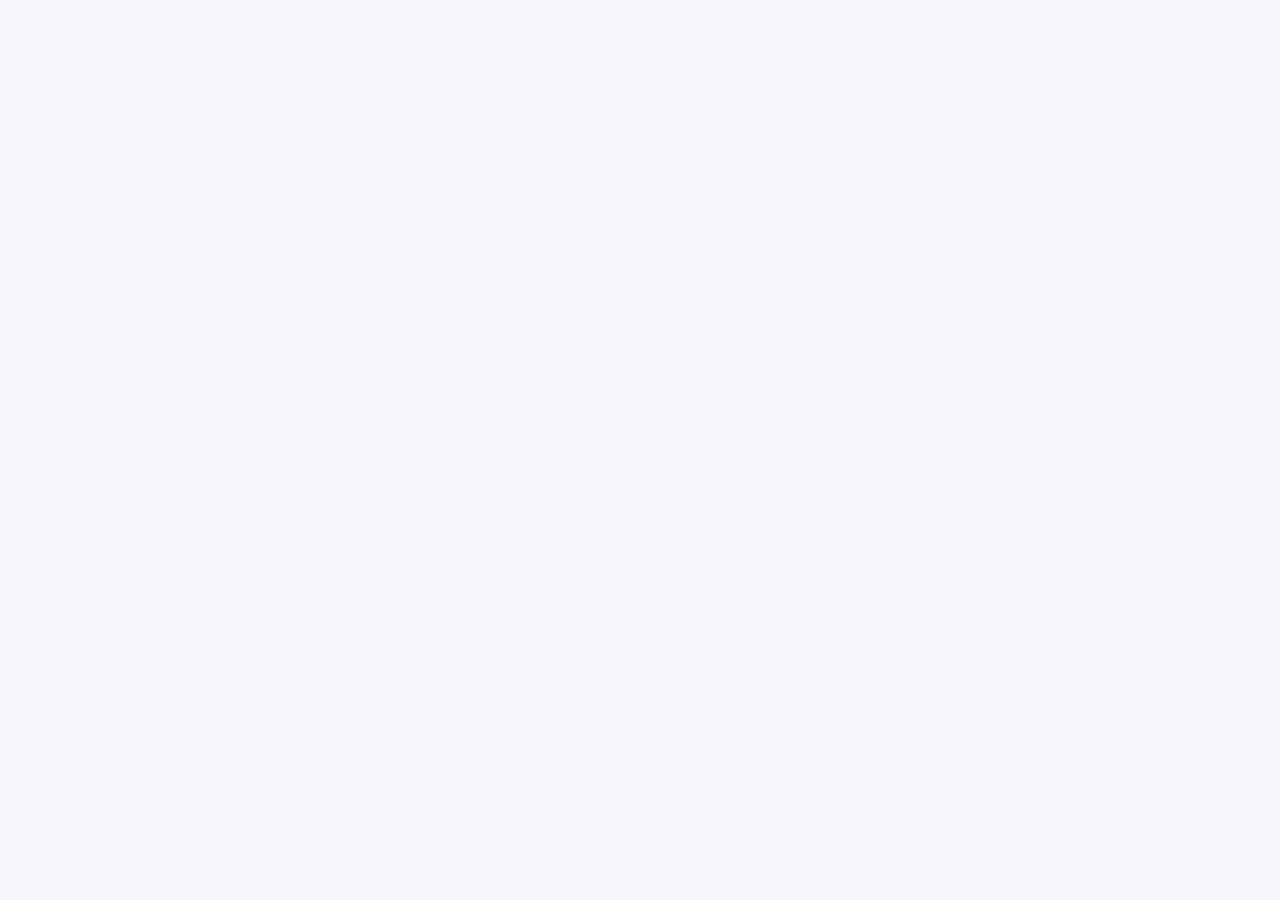
==== commit 436a1f79: "Relocate install app to Settings with matching UI controls, remove preview dashboard button and side" ====
--- a/showcase.html
+++ b/showcase.html
@@ -12,29 +12,28 @@
 .auth-stage{max-width:1260px;margin:72px auto 0;display:grid;grid-template-columns:1.08fr .92fr;align-items:center;gap:90px}.eyebrow{font-size:10px;letter-spacing:.18em;font-weight:900;color:var(--primary);margin-bottom:12px}.hero-copy h1{font:800 clamp(48px,6vw,78px)/.98 Manrope,sans-serif;letter-spacing:-.06em;margin:0 0 23px}.hero-copy h1 em{font-style:normal;background:linear-gradient(90deg,var(--primary),#9a7dff);background-clip:text;color:transparent}.hero-copy>p{font-size:17px;line-height:1.75;color:var(--muted);max-width:660px;margin:0}.hero-trust{display:flex;flex-wrap:wrap;gap:10px;margin:28px 0}.hero-trust span{padding:9px 12px;border-radius:999px;box-shadow:none;font-size:11px;font-weight:700;background:rgba(255,255,255,.57)}.hero-mini-grid{display:grid;grid-template-columns:repeat(3,1fr);gap:11px;max-width:540px;margin-top:34px}.mini-card{padding:16px 15px;border-radius:18px;box-shadow:var(--shadow-sm)}.mini-card strong{font:800 23px Manrope;display:block}.mini-card span{font-size:10px;color:var(--muted)}
 .auth-card{padding:28px;border-radius:28px;max-width:500px;justify-self:end}.auth-card-top{display:flex;justify-content:space-between;gap:20px;align-items:flex-start}.auth-card h2{font:700 26px Manrope;margin:0;letter-spacing:-.03em}.secure-dot{padding:8px 10px;border-radius:999px;background:rgba(96,216,179,.11);color:#168a66;font-size:10px;font-weight:800;white-space:nowrap}.secure-dot i{display:inline-block;width:6px;height:6px;border-radius:50%;background:var(--mint);margin-right:5px}.auth-tabs,.auth-mode{display:flex;gap:5px;padding:5px;background:rgba(236,236,246,.82);border-radius:15px;margin:23px 0 17px}.auth-tabs button,.auth-mode button{flex:1;border:0;background:transparent;color:var(--muted);font-weight:800;padding:11px 12px;border-radius:11px}.auth-tabs button.active,.auth-mode button.active{background:#fff;color:var(--text);box-shadow:0 8px 20px rgba(33,31,64,.07)}form{display:grid;gap:13px}label{font-size:11px;font-weight:800;color:#484b5c}input,select,textarea{width:100%;margin-top:7px;padding:12px 13px;border:1px solid var(--line);background:rgba(255,255,255,.78);color:var(--text);border-radius:13px;outline:0;transition:.2s}input:focus,select:focus,textarea:focus{border-color:#7d70f1;box-shadow:0 0 0 4px rgba(125,112,241,.12)}.dual-fields{display:grid;grid-template-columns:1fr 1fr;gap:11px}.primary-btn{display:flex;align-items:center;justify-content:center;gap:9px;border:0;border-radius:13px;padding:12px 15px;background:linear-gradient(135deg,var(--primary),#927dff);color:#fff;font-weight:800;box-shadow:0 14px 28px rgba(104,91,244,.27)}.ghost-btn{display:inline-flex;gap:9px;align-items:center;border:1px solid rgba(255,255,255,.85);background:rgba(255,255,255,.6);color:var(--text);padding:10px 13px;border-radius:12px;font-size:11px;font-weight:800;backdrop-filter:blur(15px)}.ghost-btn.compact{padding:9px 11px}.helper{font-size:10px;color:var(--muted);line-height:1.5}.auth-foot{display:flex;justify-content:space-between;margin-top:17px;padding-top:13px;border-top:1px solid var(--line);font-size:9px;color:var(--muted)}.warning{margin:12px 0 0;padding:10px 12px;border-radius:11px;background:#fff1d7;color:#8b650d;font-size:10px}
 /* APP */
-.app-shell{position:relative;z-index:1;display:grid;grid-template-columns:255px minmax(0,1fr);min-height:100vh}.sidebar{position:sticky;top:0;height:100vh;padding:20px 14px 16px;z-index:30;display:flex;flex-direction:column}.glass-sidebar{background:rgba(248,248,255,.65);border-right:1px solid rgba(255,255,255,.9);box-shadow:18px 0 45px rgba(45,34,101,.04)}.sidebar-top{display:flex;align-items:center;justify-content:space-between;padding:0 7px 21px}.icon-btn{width:40px;height:40px;border:1px solid var(--line);background:rgba(255,255,255,.72);border-radius:12px;color:var(--text)}.icon-btn.slim{width:32px;height:32px;border-radius:10px;font-size:12px}.role-badge{margin:0 4px 17px;padding:9px 11px;border:1px solid rgba(255,255,255,.9);background:linear-gradient(135deg,rgba(107,93,244,.11),rgba(154,125,255,.06));border-radius:12px;color:var(--primary);font-size:9px;font-weight:900;letter-spacing:.15em}nav{display:grid;gap:5px}nav button{border:1px solid transparent;background:transparent;text-align:left;color:#7b7e91;padding:12px 12px;border-radius:13px;font-weight:700;transition:.2s}nav button:hover{background:rgba(255,255,255,.6);color:var(--text)}nav button.active{background:linear-gradient(135deg,rgba(108,92,244,.12),rgba(157,131,255,.08));color:var(--primary);border-color:rgba(108,92,244,.08)}.sidebar-pro{margin-top:auto;padding:13px;border-radius:17px;background:linear-gradient(145deg,#eef0ff,#fff6ef);border:1px solid rgba(255,255,255,.9);display:flex;align-items:center;gap:10px}.pro-orb{width:32px;height:32px;border-radius:11px;display:grid;place-items:center;color:#fff;background:linear-gradient(145deg,var(--primary),var(--primary-2))}.sidebar-pro strong{display:block;font-size:11px}.sidebar-pro span{display:block;font-size:9px;color:var(--muted);margin-top:3px}.install-btn,.logout-btn{border:0;margin-top:10px;padding:11px;border-radius:12px;font-weight:800;text-align:left}.install-btn{background:rgba(107,93,244,.09);color:var(--primary)}.logout-btn{background:#fff0f3;color:#c8415c}.install-btn span{margin-right:6px}
+.app-shell{position:relative;z-index:1;display:grid;grid-template-columns:255px minmax(0,1fr);min-height:100vh}.sidebar{position:sticky;top:0;height:100vh;padding:20px 14px 16px;z-index:30;display:flex;flex-direction:column}.glass-sidebar{background:rgba(248,248,255,.65);border-right:1px solid rgba(255,255,255,.9);box-shadow:18px 0 45px rgba(45,34,101,.04)}.sidebar-top{display:flex;align-items:center;justify-content:space-between;padding:0 7px 21px}.icon-btn{width:40px;height:40px;border:1px solid var(--line);background:rgba(255,255,255,.72);border-radius:12px;color:var(--text)}.icon-btn.slim{width:32px;height:32px;border-radius:10px;font-size:12px}.role-badge{margin:0 4px 17px;padding:9px 11px;border:1px solid rgba(255,255,255,.9);background:linear-gradient(135deg,rgba(107,93,244,.11),rgba(154,125,255,.06));border-radius:12px;color:var(--primary);font-size:9px;font-weight:900;letter-spacing:.15em}nav{display:grid;gap:5px}nav button{border:1px solid transparent;background:transparent;text-align:left;color:#7b7e91;padding:12px 12px;border-radius:13px;font-weight:700;transition:.2s}nav button:hover{background:rgba(255,255,255,.6);color:var(--text)}nav button.active{background:linear-gradient(135deg,rgba(108,92,244,.12),rgba(157,131,255,.08));color:var(--primary);border-color:rgba(108,92,244,.08)}.sidebar-pro{margin-top:auto;padding:13px;border-radius:17px;background:linear-gradient(145deg,#eef0ff,#fff6ef);border:1px solid rgba(255,255,255,.9);display:flex;align-items:center;gap:10px}.pro-orb{width:32px;height:32px;border-radius:11px;display:grid;place-items:center;color:#fff;background:linear-gradient(145deg,var(--primary),var(--primary-2))}.sidebar-pro strong{display:block;font-size:11px}.sidebar-pro span{display:block;font-size:9px;color:var(--muted);margin-top:3px}.logout-btn{border:0;margin-top:12px;padding:11px 14px;border-radius:12px;font-weight:800;text-align:left;transition:.18s;background:#fff0f3;color:#c8415c;display:flex;align-items:center;gap:8px}.logout-btn:hover{background:#ffe3e8}
 .main{padding:24px 3.4vw 50px;min-width:0}.glass-topbar{position:sticky;top:16px;z-index:10;border-radius:19px;padding:13px 16px;display:flex;align-items:center;justify-content:space-between;margin-bottom:22px;box-shadow:var(--shadow-sm)}.top-title h2{font:800 28px Manrope;margin:0;letter-spacing:-.035em}.top-actions{display:flex;gap:9px;align-items:center}.user-chip{padding:10px 12px;border:1px solid rgba(255,255,255,.9);background:rgba(255,255,255,.6);border-radius:12px;font-size:11px;font-weight:800}.mobile-nav{display:none}
 /* COMPONENTS */
 .grid{display:grid;gap:16px}.g4{grid-template-columns:repeat(4,1fr)}.g3{grid-template-columns:repeat(3,1fr)}.g2{grid-template-columns:repeat(2,1fr)}.card{border-radius:var(--radius);padding:19px;box-shadow:var(--shadow-sm)}.card-head{display:flex;align-items:center;justify-content:space-between;gap:12px;margin-bottom:15px}.card h3{font:700 15px Manrope;margin:0}.muted{color:var(--muted)}.small{font-size:11px}.tiny{font-size:9px;color:var(--muted)}.stat{min-height:135px;position:relative;overflow:hidden}.stat:after{content:"";position:absolute;width:90px;height:90px;border-radius:50%;right:-20px;bottom:-30px;background:linear-gradient(135deg,rgba(107,93,244,.12),rgba(65,200,215,.05))}.stat .label{font-size:10px;color:var(--muted);text-transform:uppercase;letter-spacing:.08em;font-weight:800}.stat .value{font:800 30px Manrope;margin-top:18px}.stat .sub{font-size:10px;color:var(--muted);margin-top:4px}.badge{display:inline-flex;align-items:center;padding:6px 9px;border-radius:999px;font-size:9px;font-weight:900}.badge.good{color:#178968;background:rgba(96,216,179,.13)}.badge.warn{color:#a36c08;background:rgba(245,188,99,.18)}.badge.risk{color:#c64259;background:rgba(239,127,155,.13)}.kpi-row{display:grid;grid-template-columns:repeat(3,1fr);gap:10px}.kpi{padding:14px;border-radius:15px;background:linear-gradient(145deg,rgba(255,255,255,.76),rgba(244,242,255,.56));border:1px solid rgba(255,255,255,.9)}.kpi b{display:block;font:800 22px Manrope;margin-top:5px}.progress{height:8px;background:rgba(33,31,64,.07);border-radius:999px;overflow:hidden}.progress i{display:block;height:100%;border-radius:999px;background:linear-gradient(90deg,var(--primary),var(--accent))}.table-wrap{overflow:auto;border:1px solid var(--line);border-radius:16px;background:rgba(255,255,255,.35)}table{width:100%;min-width:700px;border-collapse:collapse}th,td{padding:11px;border-bottom:1px solid var(--line);text-align:left;font-size:11px}th{font-size:9px;text-transform:uppercase;letter-spacing:.08em;color:var(--muted);background:rgba(255,255,255,.4)}tr:last-child td{border-bottom:0}.secondary{border:1px solid var(--line);background:rgba(255,255,255,.68);padding:9px 11px;border-radius:11px;font-size:10px;font-weight:800;color:var(--text)}.toolbar{display:flex;gap:8px;flex-wrap:wrap;margin-bottom:14px}.toolbar input,.toolbar select{max-width:240px;margin:0}.notice{padding:13px;border-radius:14px;background:rgba(255,255,255,.46);border:1px solid rgba(255,255,255,.92);margin-bottom:8px}.notice.info{border-left:3px solid var(--primary)}.notice.warning{border-left:3px solid var(--gold)}.notice.risk{border-left:3px solid var(--rose);background:rgba(255,239,243,.54)}.notice h4{font-size:11px;margin:0 0 4px}.notice p{margin:0;font-size:10px;line-height:1.5;color:var(--muted)}.empty{padding:40px;text-align:center;color:var(--muted)}.hero-banner{position:relative;overflow:hidden;padding:22px;border-radius:24px;background:linear-gradient(120deg,rgba(107,93,244,.14),rgba(65,200,215,.08) 55%,rgba(255,255,255,.68));border:1px solid rgba(255,255,255,.9);box-shadow:var(--shadow-sm)}.hero-banner:after{content:"";position:absolute;width:180px;height:180px;border-radius:50%;right:-45px;top:-60px;background:radial-gradient(circle,rgba(255,255,255,.72),rgba(154,125,255,.02));filter:blur(2px)}.hero-banner h3{font:800 23px Manrope;margin:0 0 8px;position:relative;z-index:1}.hero-banner p{font-size:11px;line-height:1.55;color:var(--muted);max-width:620px;position:relative;z-index:1}.hero-banner .hero-actions{display:flex;gap:8px;flex-wrap:wrap;position:relative;z-index:1}.score-ring{width:120px;height:120px;border-radius:50%;background:conic-gradient(var(--primary) 0 78%,rgba(107,93,244,.1) 78% 100%);display:grid;place-items:center}.score-ring:after{content:"";width:84px;height:84px;border-radius:50%;background:rgba(255,255,255,.88);position:absolute}.score-ring>div{position:relative;z-index:1;text-align:center}.score-ring b{font:800 25px Manrope;display:block}.score-ring span{font-size:9px;color:var(--muted)}.split-dashboard{display:grid;grid-template-columns:minmax(0,1.45fr) minmax(300px,.75fr);gap:16px}.copilot-card{height:100%;display:flex;flex-direction:column;min-height:520px}.copilot-card .copilot-top{display:flex;align-items:center;justify-content:space-between}.copilot-card .ai-id{display:flex;gap:9px;align-items:center}.ai-orb{width:35px;height:35px;border-radius:12px;background:linear-gradient(145deg,var(--primary),#a485ff);color:#fff;display:grid;place-items:center;box-shadow:0 10px 25px rgba(107,93,244,.28)}.copilot-log{flex:1;overflow:auto;padding:5px 2px 5px;margin-top:12px}.bubble{max-width:88%;padding:10px 12px;border-radius:14px;margin:7px 0;font-size:10px;line-height:1.55}.bubble.user{margin-left:auto;background:linear-gradient(135deg,var(--primary),#8d79ff);color:#fff}.bubble.ai{background:rgba(248,248,255,.9);border:1px solid var(--line)}.quick-prompts{display:flex;gap:6px;flex-wrap:wrap;margin:9px 0}.quick-prompts button{border:1px solid var(--line);background:rgba(255,255,255,.6);border-radius:999px;padding:7px 9px;font-size:9px;font-weight:800}.copilot-form{display:flex;gap:7px}.copilot-form input{margin:0}.student-search-mini{position:relative}.student-search-mini input{padding-right:80px}.student-search-mini .mini-tag{position:absolute;right:6px;top:12px;background:rgba(107,93,244,.08);color:var(--primary);padding:5px 7px;border-radius:8px;font-size:8px;font-weight:900}
-.profile-grid{display:grid;grid-template-columns:180px minmax(0,1fr);gap:24px}.photo-box{display:flex;flex-direction:column;align-items:center;gap:9px}.photo-box img{width:150px;height:150px;border-radius:28px;object-fit:cover;background:#efeff5;border:4px solid rgba(255,255,255,.9);box-shadow:var(--shadow-sm)}.form-grid{display:grid;grid-template-columns:repeat(2,1fr);gap:12px}.span2{grid-column:1/-1}.chat{display:flex;flex-direction:column;min-height:520px}.settings-shell{display:grid;grid-template-columns:220px minmax(0,1fr);gap:16px}.settings-menu{display:grid;gap:5px;height:max-content}.settings-menu button{border:0;background:transparent;padding:11px 12px;border-radius:11px;text-align:left;font-size:10px;font-weight:800;color:var(--muted)}.settings-menu button.active{background:rgba(107,93,244,.1);color:var(--primary)}.setting-row{display:flex;justify-content:space-between;align-items:center;gap:16px;padding:14px 0;border-bottom:1px solid var(--line)}.setting-row:last-child{border-bottom:0}.setting-row strong{display:block;font-size:11px}.setting-row span{display:block;font-size:9px;color:var(--muted);margin-top:3px;line-height:1.4}.theme-swatches{display:flex;gap:8px}.swatch{width:27px;height:27px;border-radius:50%;border:3px solid #fff;box-shadow:0 0 0 1px var(--line)}.swatch.purple{background:#6b5df4}.swatch.blue{background:#4c83ff}.swatch.green{background:#2fba90}.swatch.coral{background:#f27f70}.swatch.sunset{background:#ed8f48}.toggle{width:40px;height:23px;border-radius:999px;background:#ddd;position:relative;border:0}.toggle:after{content:"";position:absolute;top:3px;left:3px;width:17px;height:17px;border-radius:50%;background:#fff;transition:.2s;box-shadow:0 2px 5px #0002}.toggle.on{background:var(--primary)}.toggle.on:after{left:20px}.color-mode-note{padding:10px 12px;border-radius:12px;background:linear-gradient(120deg,rgba(107,93,244,.1),rgba(65,200,215,.06));font-size:9px;color:var(--muted)}
+.profile-grid{display:grid;grid-template-columns:180px minmax(0,1fr);gap:24px}.photo-box{display:flex;flex-direction:column;align-items:center;gap:9px}.photo-box img{width:150px;height:150px;border-radius:28px;object-fit:cover;background:#efeff5;border:4px solid rgba(255,255,255,.9);box-shadow:var(--shadow-sm)}.form-grid{display:grid;grid-template-columns:repeat(2,1fr);gap:12px}.span2{grid-column:1/-1}.chat{display:flex;flex-direction:column;min-height:520px}.settings-shell{display:grid;grid-template-columns:220px minmax(0,1fr);gap:16px}.settings-menu{display:grid;gap:5px;height:max-content}.settings-menu button{border:0;background:transparent;padding:11px 12px;border-radius:11px;text-align:left;font-size:10px;font-weight:800;color:var(--muted);cursor:pointer;transition:.18s}.settings-menu button.active{background:rgba(107,93,244,.1);color:var(--primary)}.setting-row{display:flex;justify-content:space-between;align-items:center;gap:16px;padding:14px 0;border-bottom:1px solid var(--line)}.setting-row:last-child{border-bottom:0}.setting-row strong{display:block;font-size:11px}.setting-row span{display:block;font-size:9px;color:var(--muted);margin-top:3px;line-height:1.4}.setting-row .primary-btn, .setting-row .secondary{padding:8px 14px;border-radius:11px;font-size:11px;font-weight:800;display:inline-flex;align-items:center;gap:7px;white-space:nowrap;margin:0}.theme-swatches{display:flex;gap:8px}.swatch{width:27px;height:27px;border-radius:50%;border:3px solid #fff;box-shadow:0 0 0 1px var(--line)}.swatch.purple{background:#6b5df4}.swatch.blue{background:#4c83ff}.swatch.green{background:#2fba90}.swatch.coral{background:#f27f70}.swatch.sunset{background:#ed8f48}.toggle{width:40px;height:23px;border-radius:999px;background:#ddd;position:relative;border:0}.toggle:after{content:"";position:absolute;top:3px;left:3px;width:17px;height:17px;border-radius:50%;background:#fff;transition:.2s;box-shadow:0 2px 5px #0002}.toggle.on{background:var(--primary)}.toggle.on:after{left:20px}.color-mode-note{padding:10px 12px;border-radius:12px;background:linear-gradient(120deg,rgba(107,93,244,.1),rgba(65,200,215,.06));font-size:9px;color:var(--muted)}
 .modal{position:fixed;inset:0;z-index:80}.modal-bg{position:absolute;inset:0;background:rgba(22,20,43,.48);backdrop-filter:blur(7px)}.modal-card{position:relative;max-width:880px;max-height:90vh;overflow:auto;margin:5vh auto;padding:0 18px}.modal-card>.card{box-shadow:0 40px 110px rgba(24,20,60,.25)}pre{background:rgba(27,28,42,.05);padding:13px;border-radius:12px;font-size:9px;overflow:auto}
 #toast{position:fixed;right:20px;top:20px;z-index:120;opacity:0;transform:translateY(-10px);transition:.22s;padding:12px 14px;border-radius:12px;background:#1c1d2a;color:#fff;font-size:10px;font-weight:800;pointer-events:none;box-shadow:0 14px 34px rgba(25,22,60,.25)}#toast.show{opacity:1;transform:none}#toast.success{background:#178b68}#toast.error{background:#cf475e}
 body[data-theme="blue"]{--primary:#4e78ee;--primary-2:#70a3ff}body[data-theme="green"]{--primary:#2ea985;--primary-2:#70d4af}body[data-theme="coral"]{--primary:#e87069;--primary-2:#f39b78}body[data-theme="sunset"]{--primary:#df8b45;--primary-2:#f3b06b}
-body.compact .main{padding-top:16px}.sidebar-collapsed .app-shell{grid-template-columns:88px 1fr}.sidebar-collapsed .sidebar{padding-left:10px;padding-right:10px}.sidebar-collapsed .brand-lockup div:not(.brand-mark),.sidebar-collapsed #brandSub,.sidebar-collapsed .role-badge,.sidebar-collapsed nav button span+*,.sidebar-collapsed .sidebar-pro,.sidebar-collapsed .install-btn span+*,.sidebar-collapsed .logout-btn span{display:none}.sidebar-collapsed nav button{text-align:center}
+body.compact .main{padding-top:16px}.sidebar-collapsed .app-shell{grid-template-columns:88px 1fr}.sidebar-collapsed .sidebar{padding-left:10px;padding-right:10px}.sidebar-collapsed .brand-lockup div:not(.brand-mark),.sidebar-collapsed #brandSub,.sidebar-collapsed .role-badge,.sidebar-collapsed nav button span+*,.sidebar-collapsed .sidebar-pro,.sidebar-collapsed .logout-btn span{display:none}.sidebar-collapsed nav button{text-align:center}
 @media(max-width:1100px){.auth-stage{grid-template-columns:1fr;gap:40px}.auth-card{justify-self:start;max-width:none}.split-dashboard{grid-template-columns:1fr}.g4{grid-template-columns:repeat(2,1fr)}.app-shell{grid-template-columns:220px 1fr}.settings-shell{grid-template-columns:1fr}}
-@media(max-width:760px){.auth-shell{padding:18px 16px}.auth-topbar .ghost-btn{display:none}.auth-stage{margin-top:45px}.hero-copy h1{font-size:48px}.hero-mini-grid{grid-template-columns:1fr 1fr}.mini-card:last-child{display:none}.app-shell{display:block}.sidebar{position:fixed;left:12px;right:12px;bottom:12px;top:auto;height:auto;padding:8px;border:1px solid rgba(255,255,255,.95);border-radius:18px;box-shadow:0 18px 50px rgba(40,34,98,.16)}.sidebar-top,.role-badge,.sidebar-pro,.install-btn,.logout-btn{display:none}.sidebar nav{display:flex;overflow:auto}.sidebar nav button{flex:1;min-width:82px;text-align:center;padding:9px 7px;font-size:9px}.main{padding:13px 13px 105px}.glass-topbar{top:9px}.top-title h2{font-size:23px}.user-chip{display:none}.g4,.g3,.g2{grid-template-columns:1fr}.kpi-row{grid-template-columns:1fr}.profile-grid{grid-template-columns:1fr}.form-grid{grid-template-columns:1fr}.span2{grid-column:auto}.dual-fields{grid-template-columns:1fr}.hero-banner{padding:18px}.auth-card{padding:22px}.auth-foot{font-size:8px}.settings-shell{grid-template-columns:1fr}}
+@media(max-width:760px){.auth-shell{padding:18px 16px}.auth-topbar .ghost-btn{display:none}.auth-stage{margin-top:45px}.hero-copy h1{font-size:48px}.hero-mini-grid{grid-template-columns:1fr 1fr}.mini-card:last-child{display:none}.app-shell{display:block}.sidebar{position:fixed;left:12px;right:12px;bottom:12px;top:auto;height:auto;padding:8px;border:1px solid rgba(255,255,255,.95);border-radius:18px;box-shadow:0 18px 50px rgba(40,34,98,.16)}.sidebar-top,.role-badge,.sidebar-pro,.logout-btn{display:none}.sidebar nav{display:flex;overflow:auto}.sidebar nav button{flex:1;min-width:82px;text-align:center;padding:9px 7px;font-size:9px}.main{padding:13px 13px 105px}.glass-topbar{top:9px}.top-title h2{font-size:23px}.user-chip{display:none}.g4,.g3,.g2{grid-template-columns:1fr}.kpi-row{grid-template-columns:1fr}.profile-grid{grid-template-columns:1fr}.form-grid{grid-template-columns:1fr}.span2{grid-column:auto}.dual-fields{grid-template-columns:1fr}.hero-banner{padding:18px}.auth-card{padding:22px}.auth-foot{font-size:8px}.settings-shell{grid-template-columns:1fr}}
 @media(prefers-reduced-motion:reduce){*{scroll-behavior:auto!important;transition:none!important}}
 </style></head><body><div id="showcase"></div><script>
 const esc=s=>String(s??'').replace(/[&<>"']/g,m=>({'&':'&amp;','<':'&lt;','>':'&gt;','"':'&quot;',"'":'&#039;'}[m]));
 const scoreBars=()=>[['Attendance',88,'var(--primary)'],['Assignments',81,'var(--accent)'],['Internal',79,'var(--mint)'],['Exam',84,'var(--peach)'],['Previous',76,'var(--rose)']].map(x=>`<div style="margin:12px 0"><div class="card-head"><span class="small">${x[0]}</span><b class="small">${x[1]}%</b></div><div class="progress"><i style="width:${x[1]}%;background:${x[2]}"></i></div></div>`).join('');
-const students=[['Aarav Sharma','BCA','1st Year','A'],['Ananya Verma','BCA','1st Year','A'],['Rohan Singh','BCA','1st Year','B'],['Mehak Gupta','BCA','2nd Year','A'],['Vansh Tiwari','BCA','2nd Year','B']];
-const side=(active,teacher=true)=>{const nav=teacher?[['dashboard','⌂','Home'],['students','◉','Students'],['prediction','✦','AI Predict'],['warnings','!','Early Warning'],['analytics','◈','Analytics'],['reports','▣','Reports'],['import','⇧','Import'],['settings','⚙','Settings']]:[['dashboard','⌂','Home'],['profile','◉','Profile'],['performance','◈','Performance'],['warnings','!','Alerts'],['report','▣','Reports'],['settings','⚙','Settings']];return `<aside class="sidebar glass-sidebar" style="position:absolute;left:0;top:0"><div class="sidebar-top"><div class="brand-lockup"><div class="brand-mark">E</div><div><b>EduPredict</b><span>AI</span><small>Academic Intelligence</small></div></div><button class="icon-btn slim">⇆</button></div><div class="role-badge">${teacher?'TEACHER PORTAL':'STUDENT PORTAL'}</div><nav>${nav.map(x=>`<button class="${active===x[0]?'active':''}"><span>${x[1]}</span> ${x[2]}</button>`).join('')}</nav><div class="sidebar-pro"><div class="pro-orb">✦</div><div><strong>Insight mode</strong><span>Live academic workspace</span></div></div><button class="install-btn">⌂ Install app</button><button class="logout-btn">↪ Sign out</button></aside>`};
+const side=(active,teacher=true)=>{const nav=teacher?[['dashboard','⌂','Home'],['students','◉','Students'],['prediction','✦','AI Predict'],['warnings','!','Early Warning'],['analytics','◈','Analytics'],['reports','▣','Reports'],['import','⇧','Import'],['settings','⚙','Settings']]:[['dashboard','⌂','Home'],['profile','◉','Profile'],['performance','◈','Performance'],['warnings','!','Alerts'],['report','▣','Reports'],['settings','⚙','Settings']];return `<aside class="sidebar glass-sidebar" style="position:absolute;left:0;top:0"><div class="sidebar-top"><div class="brand-lockup"><div class="brand-mark">E</div><div><b>EduPredict</b><span>AI</span><small>Academic Intelligence</small></div></div><button class="icon-btn slim">⇆</button></div><div class="role-badge">${teacher?'TEACHER PORTAL':'STUDENT PORTAL'}</div><nav>${nav.map(x=>`<button class="${active===x[0]?'active':''}"><span>${x[1]}</span> ${x[2]}</button>`).join('')}</nav><div class="sidebar-pro"><div class="pro-orb">✦</div><div><strong>Insight mode</strong><span>Live academic workspace</span></div></div><button class="logout-btn">↪ Sign out</button></aside>`};
 const makeTop=(title,eyebrow='TEACHER ACADEMIC INTELLIGENCE')=>`<header class="topbar glass-topbar" style="position:relative;top:auto;margin-left:0"><div class="top-title"><div class="eyebrow">${eyebrow}</div><h2>${title}</h2></div><div class="top-actions"><button class="ghost-btn compact">Install app</button><button class="icon-btn">↻</button><div class="user-chip">Dr. Priya Kapoor</div></div></header>`;
 const cp=(teacher=true)=>`<div class="card copilot-card"><div class="copilot-top"><div class="ai-id"><div class="ai-orb">✦</div><div><h3>AI Academic Copilot</h3><div class="tiny">Instant academic conversation</div></div></div><span class="badge good">Online</span></div>${teacher?`<div class="student-search-mini" style="margin-top:13px"><input placeholder="Find a student quickly…" value="Ananya Verma"><span class="mini-tag">SEARCH</span></div><div><button class="secondary" style="margin-top:5px">Ananya Verma · BCA 1st Year</button></div>`:''}<div class="copilot-log"><div class="bubble ai">Ask me about a student, risk pattern, prediction, attendance or the next academic action.</div><div class="bubble user">Summarize Ananya's current academic risk.</div><div class="bubble ai">Medium watch signal. Recent assessment consistency is the main factor. Consider a revision check-in this week.</div></div><div class="quick-prompts"><button>Summary</button><button>Risk</button><button>Study next</button></div><div class="copilot-form"><input placeholder="Type your question…"><button class="primary-btn">→</button></div></div>`;
 function app(title,active,main,teacher=true,eyebrow){return `<div class="app-shell" style="height:900px;min-height:900px"><div>${side(active,teacher)}</div><main class="main" style="padding-left:30px">${makeTop(title,eyebrow|| (teacher?'TEACHER ACADEMIC INTELLIGENCE':'STUDENT ACADEMIC INTELLIGENCE'))}${main}</main></div>`}
 function renderShowcase(name){
  let html='';
- if(name==='auth'){html=`<div class="auth-shell" style="height:900px"><div class="auth-topbar"><div class="brand-lockup"><div class="brand-mark">E</div><div><b>EduPredict</b><span>AI</span><small>Academic Intelligence</small></div></div><button class="ghost-btn">Preview premium dashboard ↗</button></div><main class="auth-stage" style="margin-top:70px"><section class="hero-copy"><div class="eyebrow">AI-POWERED ACADEMIC INTELLIGENCE</div><h1>See the signal.<br><em>Support the student.</em></h1><p>A polished dual-portal experience for students and educators - backed by Supabase, cloud storage, secure roles and intelligent academic insights.</p><div class="hero-trust"><span>● Secure Auth</span><span>● Cloud Database</span><span>● Early Support</span><span>● PWA Ready</span></div><div class="hero-mini-grid"><div class="mini-card"><strong>24/7</strong><span>Academic visibility</span></div><div class="mini-card"><strong>360°</strong><span>Student profile</span></div><div class="mini-card"><strong>01</strong><span>Unified workspace</span></div></div></section><section class="auth-card glass-panel"><div class="auth-card-top"><div><div class="eyebrow">WELCOME BACK</div><h2>Choose your portal</h2></div><div class="secure-dot"><i></i> Protected</div></div><div class="auth-tabs"><button class="active">Student</button><button>Teacher</button></div><div class="auth-mode"><button class="active">Sign in</button><button>Create account</button></div><label>Phone number<input value="+91 9876543210"></label><label style="margin-top:13px">Password<input value="••••••••"></label><button class="primary-btn wide" style="margin-top:14px">Enter Student Portal →</button><div class="auth-foot"><span>Powered by Supabase</span><span>Privacy-first data controls</span></div></section></main></div>`}
+ if(name==='auth'){html=`<div class="auth-shell" style="height:900px"><div class="auth-topbar"><div class="brand-lockup"><div class="brand-mark">E</div><div><b>EduPredict</b><span>AI</span><small>Academic Intelligence</small></div></div></div><main class="auth-stage" style="margin-top:70px"><section class="hero-copy"><div class="eyebrow">AI-POWERED ACADEMIC INTELLIGENCE</div><h1>See the signal.<br><em>Support the student.</em></h1><p>A polished dual-portal experience for students and educators - backed by Firebase Authentication, Cloud Firestore, secure roles and intelligent academic insights.</p><div class="hero-trust"><span>● Secure Auth</span><span>● Cloud Database</span><span>● Early Support</span><span>● PWA Ready</span></div><div class="hero-mini-grid"><div class="mini-card"><strong>24/7</strong><span>Academic visibility</span></div><div class="mini-card"><strong>360°</strong><span>Student profile</span></div><div class="mini-card"><strong>01</strong><span>Unified workspace</span></div></div></section><section class="auth-card glass-panel"><div class="auth-card-top"><div><div class="eyebrow">WELCOME BACK</div><h2>Choose your portal</h2></div><div class="secure-dot"><i></i> Protected</div></div><div class="auth-tabs"><button class="active">Student</button><button>Teacher</button></div><div class="auth-mode"><button class="active">Sign in</button><button>Create account</button></div><label>Phone number<input value="+91 9876543210"></label><label style="margin-top:13px">Password<input value="••••••••"></label><button class="primary-btn wide" style="margin-top:14px">Enter Student Portal →</button><div class="auth-foot"><span>Firebase + Firestore</span><span>Privacy-first data controls</span></div></section></main></div>`}
  if(name==='teacher-dashboard'){html=app('Dashboard','dashboard',`<div class="hero-banner"><div style="position:relative;z-index:1"><div class="eyebrow">TEACHER COMMAND CENTER</div><h3>Make the next academic action obvious.</h3><p>Search students, surface early warnings, review predictions and talk to the AI Copilot without leaving the dashboard.</p><div class="hero-actions"><button class="primary-btn">Search students →</button><button class="ghost-btn">View early warnings</button></div></div></div><div class="grid g4" style="margin-top:16px"><div class="card stat"><div class="label">Students</div><div class="value">128</div><div class="sub">Cloud registered</div></div><div class="card stat"><div class="label">High / medium risk</div><div class="value">14</div><div class="sub">Needs review</div></div><div class="card stat"><div class="label">Avg prediction</div><div class="value">76%</div><div class="sub">Recent records</div></div><div class="card stat"><div class="label">Model status</div><div class="value" style="font-size:17px">Ready</div><div class="sub">Prediction workspace</div></div></div><div class="split-dashboard" style="margin-top:16px"><div><div class="grid g2"><div class="card"><div class="card-head"><h3>Early signal board</h3><span class="badge warn">14 students</span></div><div class="kpi-row"><div class="kpi"><span class="tiny">Attendance watch</span><b>78%</b></div><div class="kpi"><span class="tiny">Assessment watch</span><b>72%</b></div><div class="kpi"><span class="tiny">Predicted avg</span><b>76%</b></div></div><div style="margin-top:14px" class="notice risk"><h4>14 students need a closer look</h4><p>Low assessment consistency is contributing to current support signals.</p></div></div><div class="card"><div class="card-head"><h3>Quick workflow</h3></div><div class="notice info"><h4>01 · Find a student</h4><p>Search by name, course or class.</p></div><div class="notice info"><h4>02 · Publish insight</h4><p>Store teacher-controlled predictions.</p></div><div class="notice info"><h4>03 · Notify support</h4><p>Send targeted notifications.</p></div></div></div><div class="card" style="margin-top:16px"><div class="card-head"><h3>Recent students</h3><button class="secondary">Open directory</button></div><div class="table-wrap"><table><thead><tr><th>Student</th><th>Course</th><th>Class</th><th>Signal</th></tr></thead><tbody>${students.slice(0,4).map((s,i)=>`<tr><td><b>${s[0]}</b><div class="tiny">${s[0].split(' ')[0].toLowerCase()}@college.edu</div></td><td>${s[1]}</td><td>${s[2]} · ${s[3]}</td><td><span class="badge ${i===0?'good':i<3?'warn':'risk'}">${i===0?'Stable':i<3?'Watch':'High'}</span></td></tr>`).join('')}</tbody></table></div></div></div>${cp(true)}</div>`,true)}
  if(name==='teacher-students'){html=app('Students','students',`<div class="card"><div class="card-head"><div><h3>Student directory</h3><div class="tiny">Search, filter and open a student academic workspace.</div></div><span class="badge good">128 registered</span></div><div class="toolbar"><input placeholder="Search student name / phone"><select><option>All courses</option><option>BCA</option><option>BBA</option></select><select><option>All classes</option><option>1st Year</option><option>2nd Year</option></select><button class="secondary">Advanced filter</button></div><div class="table-wrap"><table><thead><tr><th>Student</th><th>Course</th><th>Class</th><th>Section</th><th>Signal</th><th>Action</th></tr></thead><tbody>${students.map((s,i)=>`<tr><td><b>${s[0]}</b><div class="tiny">+91 98765 43${10+i}</div></td><td>${s[1]}</td><td>${s[2]}</td><td>${s[3]}</td><td><span class="badge ${i===0?'good':i<3?'warn':'risk'}">${i===0?'Stable':i<3?'Watch':'High'}</span></td><td><button class="secondary">Academic data</button></td></tr>`).join('')}</tbody></table></div></div>`,true)}
  if(name==='teacher-prediction'){html=app('AI Prediction','prediction',`<div class="grid g2"><div class="card"><div class="card-head"><div><h3>Model comparison</h3><div class="tiny">Train and evaluate candidate models side by side.</div></div><span class="badge good">Validated</span></div>${[['Random Forest','92%','0.71 RMSE'],['Decision Tree','88%','0.84 RMSE'],['Linear Regression','84%','1.02 RMSE']].map((x,i)=>`<div class="setting-row"><div><strong>${x[0]}</strong><span>Validation confidence · ${x[2]}</span></div><span class="badge ${i===0?'good':'warn'}">${x[1]}</span></div>`).join('')}<button class="primary-btn" style="margin-top:16px">Train with dataset →</button></div><div class="card"><div class="card-head"><h3>Latest predictions</h3><span class="badge good">Live</span></div>${students.map((s,i)=>`<div class="setting-row"><div><strong>${s[0]}</strong><span>${s[1]} · ${s[2]}</span></div><b>${[82,76,61,69,52][i]}%</b></div>`).join('')}</div></div>`,true)}
@@ -51,6 +50,56 @@
  if(name==='student-settings'){html=app('Settings','settings',settingsMarkup(false),false)}
  document.getElementById('showcase').innerHTML=html;
 }
-function settingsMarkup(teacher){return `<div class="settings-shell"><div class="card settings-menu"><button class="active">Appearance</button><button>Preferences</button><button>Notifications</button><button>Privacy & Security</button><button>Install & App</button><button>About EduPredict</button></div><div class="card"><div class="card-head"><div><h3>Workspace settings</h3><div class="tiny">Personalize the interface for your screen and workflow.</div></div><span class="badge good">Synced locally</span></div><div class="setting-row"><div><strong>Color theme</strong><span>Choose the accent used across the workspace.</span></div><div class="theme-swatches"><button class="swatch purple"></button><button class="swatch blue"></button><button class="swatch green"></button><button class="swatch coral"></button><button class="swatch sunset"></button></div></div><div class="setting-row"><div><strong>Compact density</strong><span>Fit more information on one screen.</span></div><button class="toggle on"></button></div><div class="setting-row"><div><strong>Reduce motion</strong><span>Prefer a calmer interface.</span></div><button class="toggle"></button></div><div class="setting-row"><div><strong>Smart notifications</strong><span>Receive academic updates and support reminders.</span></div><button class="toggle on"></button></div><div class="setting-row"><div><strong>Language</strong><span>Navigation and workspace labels.</span></div><select style="max-width:180px"><option>English</option><option>Hindi</option><option>Hinglish</option></select></div><div class="setting-row"><div><strong>Privacy mode</strong><span>Read-only student predictions with server-side access control.</span></div><span class="badge good">Protected</span></div><div class="setting-row"><div><strong>Install EduPredict</strong><span>Add the website to your home screen like an app.</span></div><button class="primary-btn">Install app</button></div><div class="color-mode-note">Your visual preferences are remembered on this device. Database permissions remain controlled by your Supabase policies.</div></div></div>`}
+window.switchShowcaseTab = (btn, tab) => {
+  if (btn) {
+    document.querySelectorAll('.settings-menu button').forEach(b => b.classList.toggle('active', b === btn));
+  } else {
+    document.querySelectorAll('.settings-menu button').forEach(b => b.classList.toggle('active', b.textContent.includes('Install')));
+  }
+  const card = document.getElementById('showcaseSettingsCard');
+  if (!card) return;
+  if (tab === 'install') {
+    card.innerHTML = `<div class="card-head"><div><h3>Install & App Settings</h3><div class="tiny">Add EduPredict AI to your home screen or desktop for fast, distraction-free access.</div></div><span class="badge good">PWA Ready</span></div>
+      <div class="setting-row"><div><strong>Install EduPredict Web App</strong><span>Install as a standalone application on Windows, macOS, Android, or iOS with offline support.</span></div><button class="primary-btn"><span style="font-size:12px">⌂</span> Install app</button></div>
+      <div class="setting-row"><div><strong>Application Status</strong><span>Progressive Web App manifest and Service Worker registration.</span></div><span class="badge good">● Ready to Install</span></div>
+      <div class="setting-row"><div><strong>Offline Intelligence & Cache</strong><span>Local cached assets allow fast startup and resilient data access.</span></div><button class="secondary">↻ Check for updates</button></div>
+      <div class="setting-row"><div><strong>Browser Shortcut Guide</strong><span>Desktop: click (⊕) in address bar. Safari (iOS): tap Share → Add to Home Screen.</span></div><button class="secondary">Show instructions</button></div>
+      <div class="color-mode-note"><b>PWA Advantage:</b> Installing EduPredict AI adds an app icon to your home screen or taskbar, enables instant startup, and keeps your academic dashboard available even with intermittent connectivity.</div>`;
+  } else if (tab === 'appearance') {
+    card.innerHTML = `<div class="card-head"><div><h3>Workspace settings</h3><div class="tiny">Personalize the interface for your screen and workflow.</div></div><span class="badge good">Synced locally</span></div>
+      <div class="setting-row"><div><strong>Color theme</strong><span>Choose the accent used across the workspace.</span></div><div class="theme-swatches"><button class="swatch purple"></button><button class="swatch blue"></button><button class="swatch green"></button><button class="swatch coral"></button><button class="swatch sunset"></button></div></div>
+      <div class="setting-row"><div><strong>Compact density</strong><span>Fit more information on one screen.</span></div><button class="toggle on"></button></div>
+      <div class="setting-row"><div><strong>Reduce motion</strong><span>Prefer a calmer interface.</span></div><button class="toggle"></button></div>
+      <div class="setting-row"><div><strong>Install EduPredict App</strong><span>Add the application to your home screen or desktop for fast access.</span></div><button class="secondary" onclick="switchShowcaseTab(null,'install')"><span style="font-size:12px">⌂</span> Install app</button></div>
+      <div class="color-mode-note">Your visual preferences are remembered on this device. Database permissions remain controlled by your Firebase policies.</div>`;
+  } else {
+    card.innerHTML = `<div class="card-head"><div><h3>${tab.charAt(0).toUpperCase()+tab.slice(1)} Settings</h3><div class="tiny">Settings and preferences for EduPredict AI.</div></div><span class="badge good">Active</span></div>
+      <div class="setting-row"><div><strong>Configuration Status</strong><span>Settings are applied across your active session.</span></div><span class="badge good">Configured</span></div>
+      <div class="setting-row"><div><strong>Install EduPredict Web App</strong><span>Access offline intelligence anytime.</span></div><button class="secondary" onclick="switchShowcaseTab(null,'install')"><span style="font-size:12px">⌂</span> Install app</button></div>`;
+  }
+};
+function settingsMarkup(teacher){
+  return `<div class="settings-shell">
+    <div class="card settings-menu">
+      <button class="active" onclick="switchShowcaseTab(this,'appearance')">Appearance</button>
+      <button onclick="switchShowcaseTab(this,'preferences')">Preferences</button>
+      <button onclick="switchShowcaseTab(this,'notifications')">Notifications</button>
+      <button onclick="switchShowcaseTab(this,'privacy')">Privacy & Security</button>
+      <button onclick="switchShowcaseTab(this,'install')">Install & App</button>
+      <button onclick="switchShowcaseTab(this,'about')">About EduPredict</button>
+    </div>
+    <div class="card" id="showcaseSettingsCard">
+      <div class="card-head"><div><h3>Workspace settings</h3><div class="tiny">Personalize the interface for your screen and workflow.</div></div><span class="badge good">Synced locally</span></div>
+      <div class="setting-row"><div><strong>Color theme</strong><span>Choose the accent used across the workspace.</span></div><div class="theme-swatches"><button class="swatch purple"></button><button class="swatch blue"></button><button class="swatch green"></button><button class="swatch coral"></button><button class="swatch sunset"></button></div></div>
+      <div class="setting-row"><div><strong>Compact density</strong><span>Fit more information on one screen.</span></div><button class="toggle on"></button></div>
+      <div class="setting-row"><div><strong>Reduce motion</strong><span>Prefer a calmer interface.</span></div><button class="toggle"></button></div>
+      <div class="setting-row"><div><strong>Smart notifications</strong><span>Receive academic updates and support reminders.</span></div><button class="toggle on"></button></div>
+      <div class="setting-row"><div><strong>Language</strong><span>Navigation and workspace labels.</span></div><select style="max-width:180px"><option>English</option><option>Hindi</option><option>Hinglish</option></select></div>
+      <div class="setting-row"><div><strong>Privacy mode</strong><span>Read-only student predictions with server-side access control.</span></div><span class="badge good">Protected</span></div>
+      <div class="setting-row"><div><strong>Install EduPredict App</strong><span>Add the application to your home screen or desktop for fast access.</span></div><button class="secondary" onclick="switchShowcaseTab(null,'install')"><span style="font-size:12px">⌂</span> Install app</button></div>
+      <div class="color-mode-note">Your visual preferences are remembered on this device. Database permissions remain controlled by your Firebase policies.</div>
+    </div>
+  </div>`;
+}
 renderShowcase(new URLSearchParams(location.search).get('screen')||'teacher-dashboard');
 </script></body></html>
